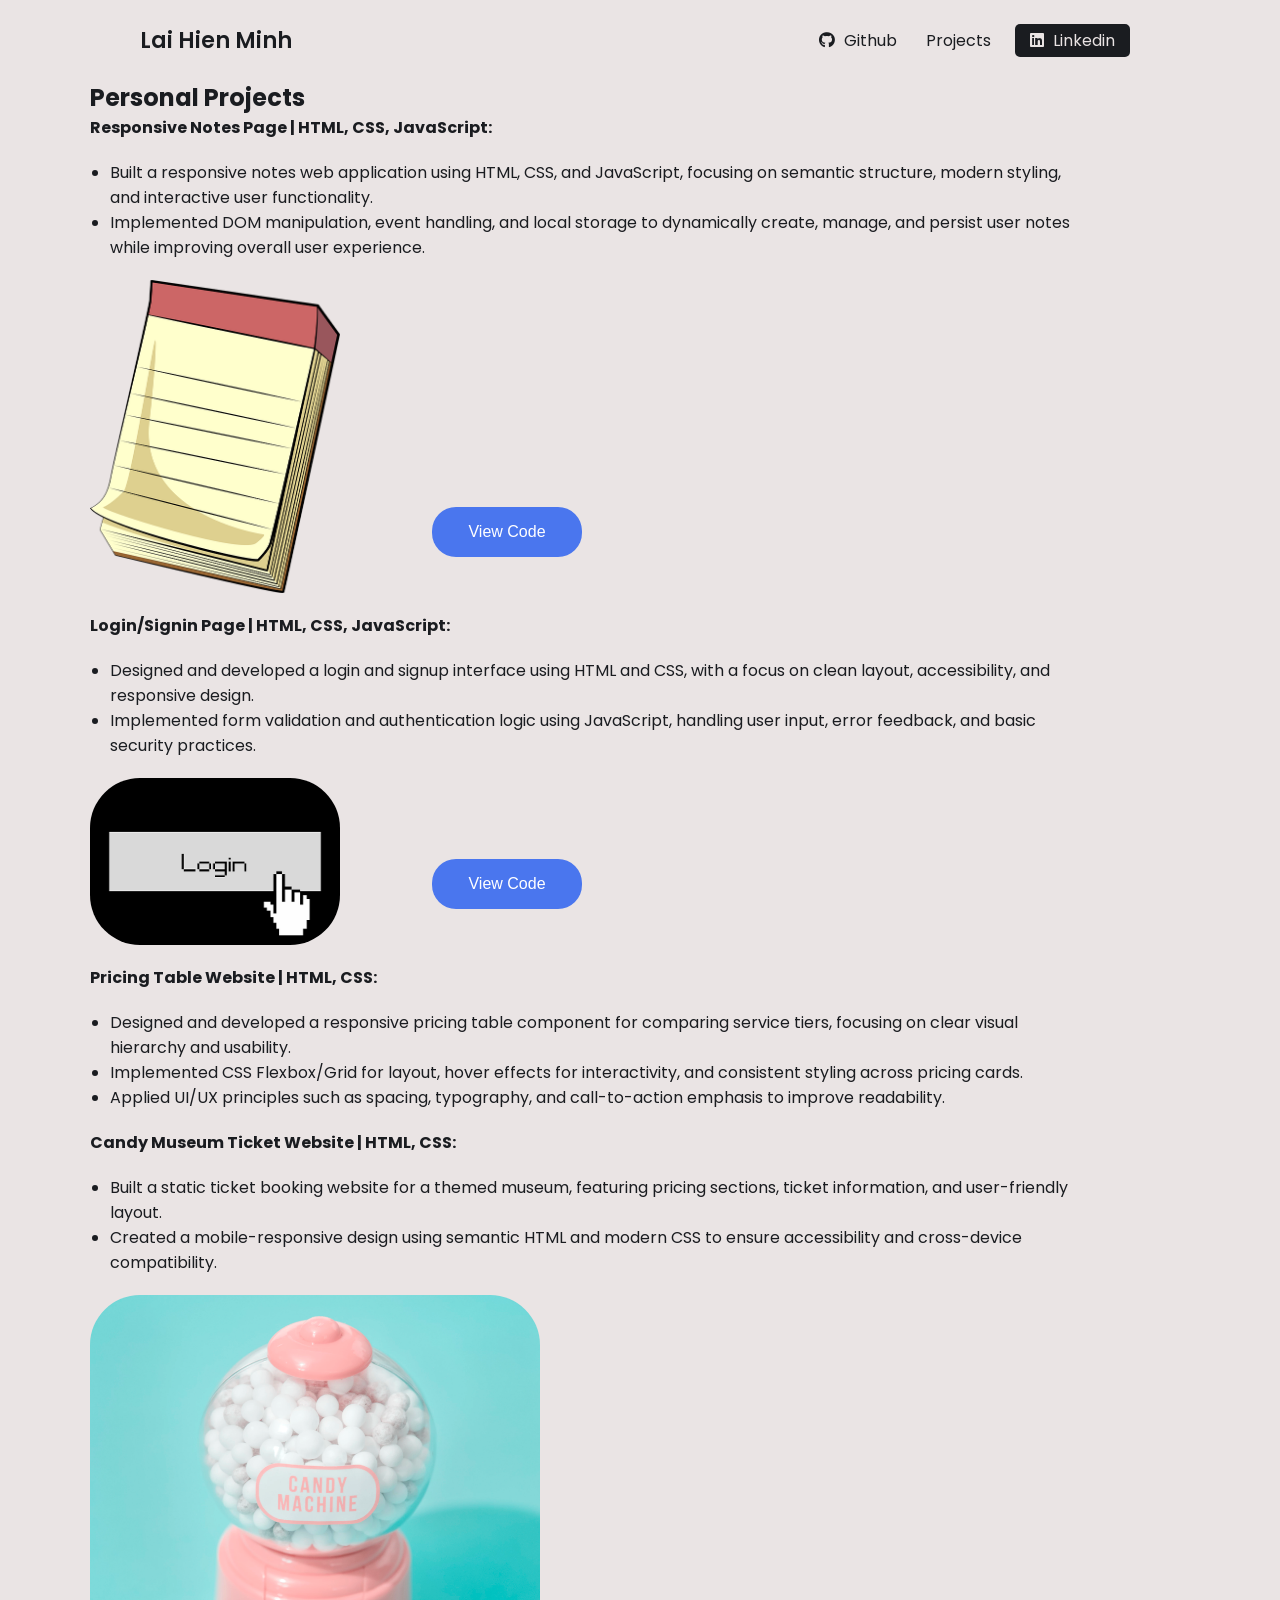
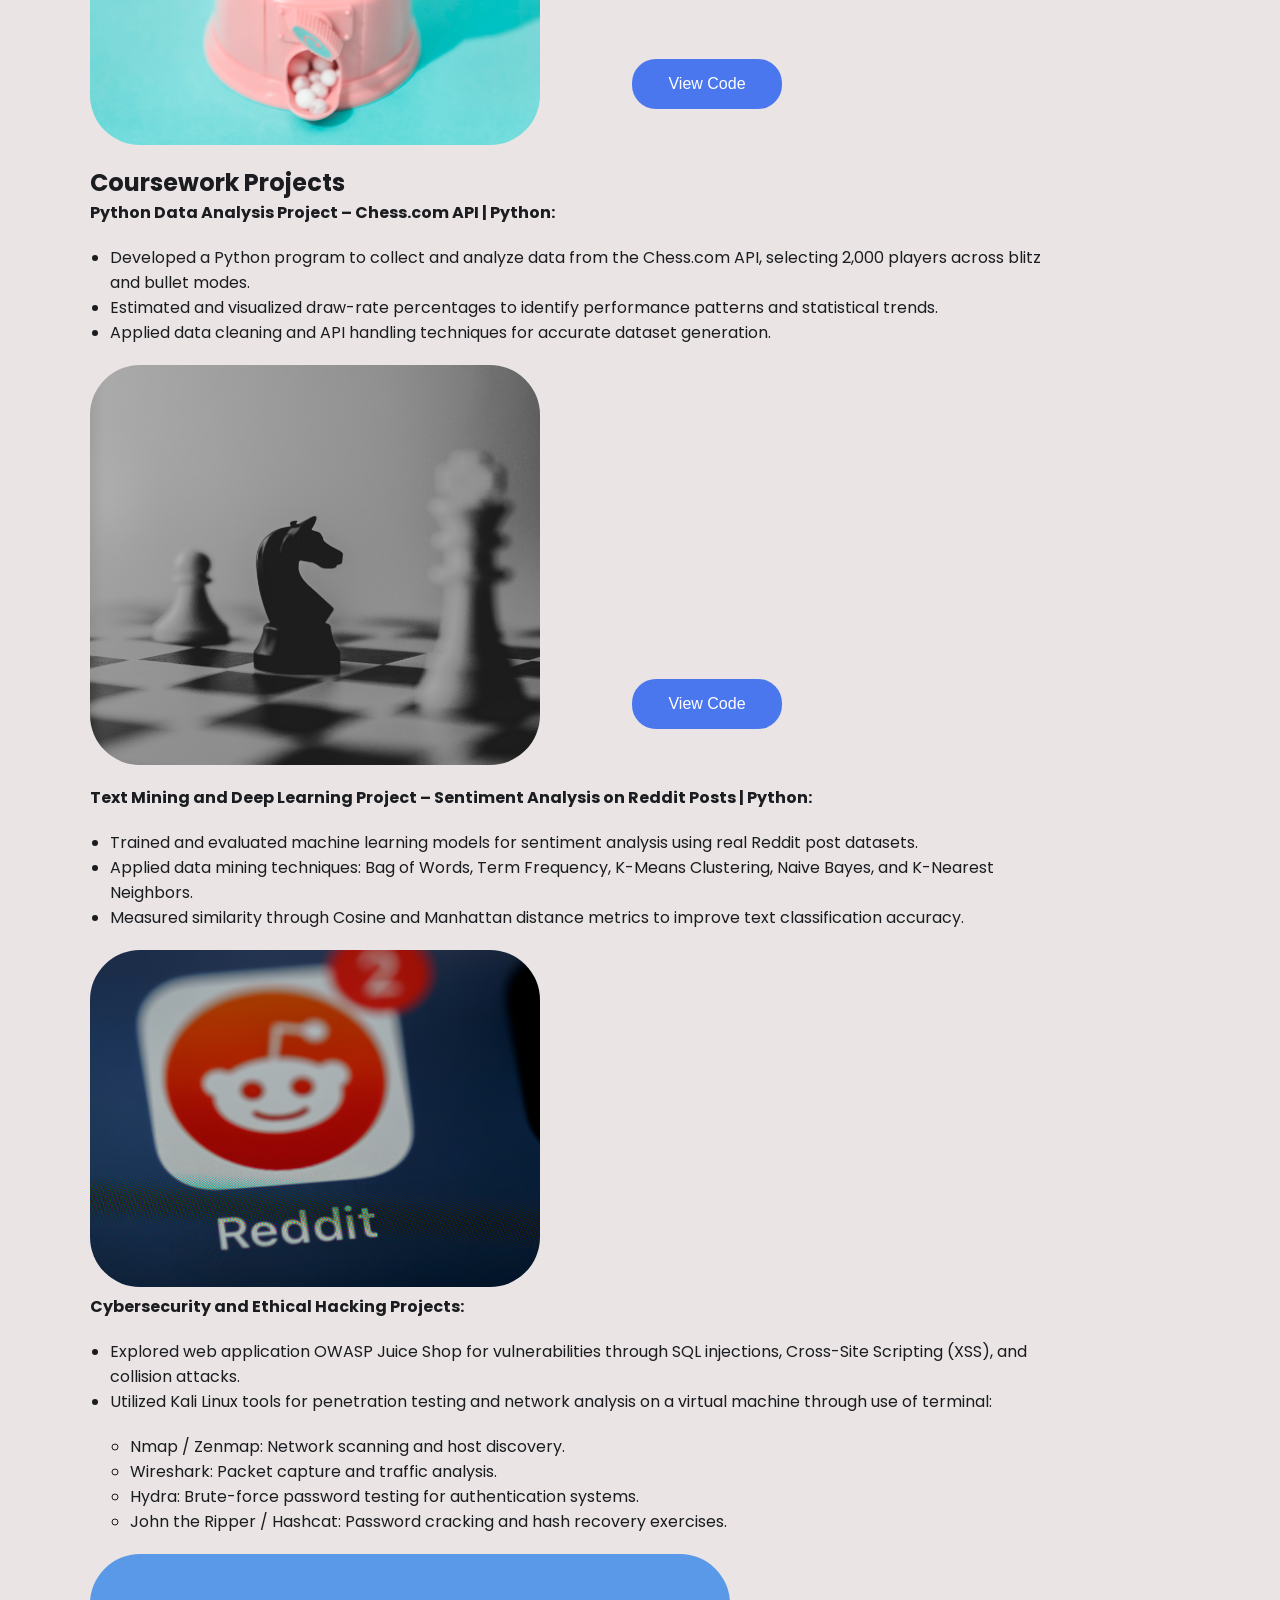
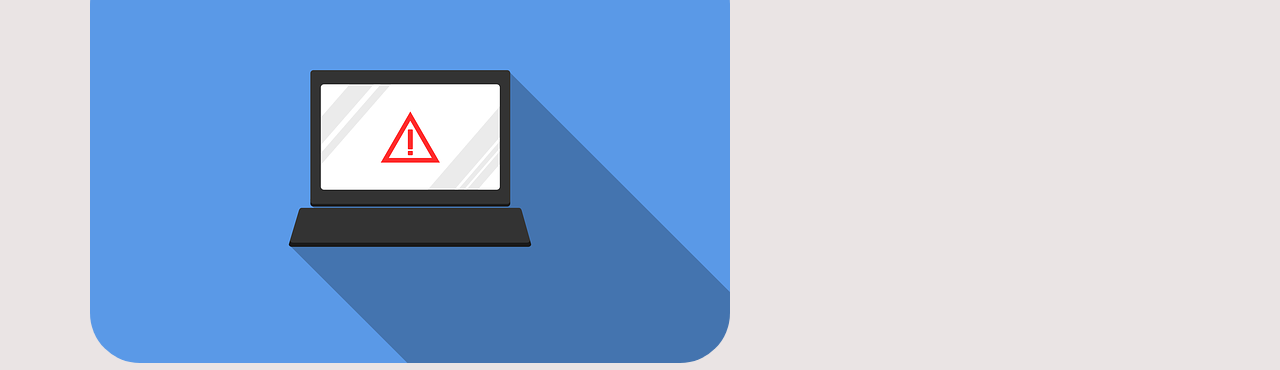
==== Projects.html @ 49dab88e "Added projects" ====
<!DOCTYPE html>
<html lang="en">
<head>
  <meta charset="UTF-8">
  <meta name="viewport" content="width=device-width, initial-scale=1.0">
  <link rel="preconnect" href="https://fonts.googleapis.com">
  <link rel="preconnect" href="https://fonts.gstatic.com" crossorigin>
  <link href="https://fonts.googleapis.com/css2?family=Poppins:wght@400;600&display=swap" rel="stylesheet">
  <link rel="stylesheet" href="https://cdnjs.cloudflare.com/ajax/libs/font-awesome/6.4.0/css/all.min.css" integrity="sha512-iecdLmaskl7CVkqkXNQ/ZH/XLlvWZOJyj7Yy7tcenmpD1ypASozpmT/E0iPtmFIB46ZmdtAc9eNBvH0H/ZpiBw==" crossorigin="anonymous" referrerpolicy="no-referrer" />
  <link rel="stylesheet" href="styles.css">
  <title>Portfolio</title>
</head>
<body>
  <nav>
    <div class="left">
      <a href="index.html">Lai Hien Minh</a>
    </div>

    <div class="right">
      <a href="https://github.com/LMinhhmm" target="_blank">
        <i class="fa-brands fa-github"></i>
        <span>Github</span>
      </a>    
      <a href="Projects.html" target="_blank">
        <i class=""></i>
        <span>Projects</span>
      </a>
      <a href="https://www.linkedin.com/in/lai-hien-minh-b12441386/" target="_blank">
        <i class="fa-brands fa-linkedin"></i>
        <span>Linkedin</span>
      </a>            
    </div>
  </nav>    
    <section style="max-width: 1000px; min-width: 900px;">
      <div class="container">
        <div class="services-grid">
          <div class="service-card">
            <div class="service-icon">
            </div>
          </div>
          <div class="service-card">
            <div class="service-icon">
            </div>
            <h2>Personal Projects </h2>
            <p>
            <h4>Responsive Notes Page | HTML, CSS, JavaScript:</h4>              
            <ul>
            <li>Built a responsive notes web application using HTML, CSS, and JavaScript, focusing 
                on semantic structure, modern styling, and interactive user functionality.</li>
            <li>Implemented DOM manipulation, event handling, and local storage to 
                dynamically create, manage, and persist user notes while improving overall user experience.</li>
        </ul>
</p>
          <img style=" border-radius: 50px; width: 250px;" src="images/notes.png" alt=''>
        <a style="color:white" href="https://github.com/LMinhhmm/Notesapp"><button>View Code</button></a>
                    <h4>Login/Signin Page | HTML, CSS, JavaScript:</h4>              
            <ul>
            <li>Designed and developed a login and signup interface using HTML and CSS, with a focus on 
                clean layout, accessibility, and responsive design.</li>
            <li>Implemented form validation and authentication logic using JavaScript, handling user 
                input, error feedback, and basic security practices.</li>
        </ul>
</p>
          <img style=" border-radius: 50px; width: 250px;" src="images/login.png" alt=''>
        <a style="color:white" href="https://github.com/LMinhhmm/Login-signin-page"><button>View Code</button></a>
              <h4>Pricing Table Website | HTML, CSS:
              </h4>              
            <ul>
            <li>Designed and developed a responsive pricing table component for comparing service
tiers, focusing on clear visual hierarchy and usability.</li>
            <li>Implemented CSS Flexbox/Grid for layout, hover effects for interactivity, and consistent
styling across pricing cards.</li>
            <li>Applied UI/UX principles such as spacing, typography, and call-to-action emphasis to
improve readability.</li>
        </ul>

        <h4>Candy Museum Ticket Website | HTML, CSS:</h4>              
            <ul>
            <li>Built a static ticket booking website for a themed museum, featuring pricing sections,
ticket information, and user-friendly layout.</li>
            <li>Created a mobile-responsive design using semantic HTML and modern CSS to ensure
accessibility and cross-device compatibility.</li>
        </ul>
</p>
          <img style=" border-radius: 50px; width: 450px;" src="images/gumball.png" alt=''>
        <a style="color:white" href="https://github.com/LMinhhmm/Htmltests"><button>View Code</button></a>
         </div>          
          <div class="service-card">
            <div class="service-icon">
            </div>
            <h2>Coursework Projects </h2>
            <p>
              <h4>Python Data Analysis Project – Chess.com API | Python:
              </h4>              
            <ul>
            <li>Developed a Python program to collect and analyze data from the Chess.com API,
selecting 2,000 players across blitz and bullet modes.</li>
            <li>Estimated and visualized draw-rate percentages to identify performance patterns and
statistical trends. </li>
            <li>Applied data cleaning and API handling techniques for accurate dataset generation. </li>
        </ul>
</p>
         </div>

          <img style="border-radius: 50px; width: 450px; height: 400px" src="images/chess.jpg" alt=''>
        <a style="color:white" href="https://github.com/LMinhhmm/Chess.comAPI-Presentation"><button>View Code</button></a>
          </div>
            <h4>Text Mining and Deep Learning Project – Sentiment Analysis on Reddit Posts | Python:</h4>
        <ul>
            <li>Trained and evaluated machine learning models for sentiment analysis using real Reddit
post datasets.</li>
            <li>Applied data mining techniques: Bag of Words, Term Frequency, K-Means Clustering,
Naive Bayes, and K-Nearest Neighbors. </li>
            <li>Measured similarity through Cosine and Manhattan distance metrics to improve text
classification accuracy.</li>
        </ul>                  
        <div>
          <img style=" border-radius: 50px; width: 450px;" src="images/reddit.jpg" alt=''>
        </div>
          <div>
            <h4>Cybersecurity and Ethical Hacking Projects:</h4>
          <ul>
            <li>Explored web application OWASP Juice Shop for vulnerabilities through SQL
injections, Cross-Site Scripting (XSS), and collision attacks.</li>
            <li>Utilized Kali Linux tools for penetration testing and network analysis on a virtual machine
through use of terminal:</li>
                <ul> 
                <li>Nmap / Zenmap: Network scanning and host discovery.</li>
                <li>Wireshark: Packet capture and traffic analysis.</li>
                <li>Hydra: Brute-force password testing for authentication systems.</li>
                <li>John the Ripper / Hashcat: Password cracking and hash recovery exercises.</li>
            </ul>
        </ul>
</p>        <div class="cell">
          <img style="border-radius: 50px;" src="images/cybersec.png" alt=''>
          <span></span>
        </div>
          </div>
        </div>
      </div>
    </section>
</body>
</html>
---- styles.css ----
:root {
  --text-color: #1a1c20;
  --link-color: #4a76ee;
  --background-color: #eae4e4;
}
* {
  margin: 0;
  padding: 0;
  box-sizing: border-box;
}
html {
  scroll-behavior: smooth;
}
body {
  font-family: 'Poppins', sans-serif;
  color: var(--text-color);
  background-color: var(--background-color);
  max-width: 1100px;
  margin: 0 auto;
  overflow-x: hidden;

}

a {
  color: var(--link-color);
  text-decoration: none;
}

nav {
  display: flex;
  justify-content: space-between;
  align-items: center;

  padding: 0 50px;
  height: 80px;
}

nav .left a {
  color: var(--text-color);
  font-size: 22px;
  font-weight: 600;
}

nav .right a {
  color: var(--text-color);
  margin: 0 10px;
}

nav .right a:last-child {
  color: var(--background-color);
  background-color: var(--text-color);
  padding: 5px 15px;
  border-radius: 5px;
}

nav .right a span {
  margin-left: 5px;
}

.hero-section {
  display: flex;
  justify-content: space-between;
  align-items: center;
  padding: 0 50px;
  margin: 50px 0;
  margin-bottom: 100px;
  gap: 40px;
}

.hero-section .text {
  flex: 5;
}

.hero-section .text h2 {
  font-size: 45px;
}

.hero-section .text .links {
  margin-top: 25px;
}

.hero-section .text .links a {
  display: inline-block;
  padding: 5px 10px;
  border: 2px solid var(--link-color);
  border-radius: 5px;
  margin-right: 10px;
  margin-bottom: 10px;
  transition: .1s;
}

.hero-section .text .links a:hover {
  color: var(--text-color);
  border: 2px solid var(--text-color);
}

.hero-section .headshot {
  flex: 2;
  display: flex;
  justify-content: right;
}

.hero-section .headshot img {
  width: 350px;
  border-radius: 50%;
}

.skills-section {
  padding: 0 50px;
  margin-bottom: 100px;
}

.skills-section h2 {
  text-align: center;
  font-size: 35px;
}

.skills-section .text {
  text-align: center;
  margin-bottom: 20px;
}

.skills-section .cells {
  display: flex;
  justify-content: center;
  flex-wrap: wrap;
}

.skills-section .cells .cell {
  display: flex;
  justify-content: center;
  align-items: center;
  gap: 10px;

  width: 200px;
  padding: 10px 20px;
  margin: 10px;
  border: 1.5px solid #d3d3d3;
  border-radius: 5px;
}
.skills-section .cells .cell img {
  width: 30px;
  height: 30px;
  object-fit: contain;
  border-radius: 2px;
}

.skills-section .cells .cell span {
  font-size: 18px;
}
.contact-section {
  padding: 0 50px;
  margin-bottom: 100px;
}

.contact-section h2 {
  font-size: 35px;
}
.contact-section .group {
  display: flex;
  gap: 50px;
}

.contact-section .group .text {
  flex: 3;
  margin-top: 20px;
}

.contact-section .group form {
  flex: 3;
  display: flex;
  flex-direction: column;
}
.contact-section .group form input,
.contact-section .group form textarea {
  font-family: 'Poppins', sans-serif;
  border: 2px solid var(--link-color);
  background-color: transparent;
  padding: 10px;
  margin-bottom: 15px;
  outline: none;
  resize: none;
}

.contact-section .group form button {
  font-size: 16px;
  font-family: 'Poppins', sans-serif;
  color: #fff;
  background-color: var(--link-color);
  border: none;
  height: 50px;
  cursor: pointer;
  transition: .1s;
}

.contact-section .group form button:hover {
  filter: brightness(.7);
}

@media (max-width: 850px) {
  .hero-section .text h2 {
    font-size: 35px;
  }
}
@media (max-width: 740px) {
  .hero-section {
    flex-direction: column-reverse;
  }

  .hero-section .headshot img {
    width: 300px;
  }


  .contact-section .group {
    flex-direction: column;
  }
}

@media (max-width: 600px) {
  nav {
    padding: 0 20px;
  }

  nav .right a {
    font-size: 22px;
  }

  nav .right a:last-child {
    color: var(--text-color);
    background-color: transparent;
    padding: 0;
  }

  nav .right a span {
    display: none;
  }

  .hero-section {
    padding: 0 20px;
  }

  .hero-section .text h2 {
    font-size: 30px;
  }

  .skills-section {
    padding: 0 20px;
  }

  .skills-section .cells .cell span {
    font-size: 16px;
  }
  .contact-section {
    padding: 0 20px;
  }
}
ul {
  margin: 20px 20px 20px 20px;
}

button {
  font-size: 1rem;
  height: 50px;
  width: 150px;
  position: relative;
  bottom: 3.5rem;
  left: 5.5rem;
  background: var(--link-color);
  color: rgb(255, 255, 255);
  border: none;
  padding-bottom: 30%;
  padding: 0.75rem 1.5rem;
  border-radius: 1.5rem;
  cursor: pointer;
  font-weight: 300;
  transition: all 0.2s ease;
}

button:hover {
  background: #7a7fff;
}
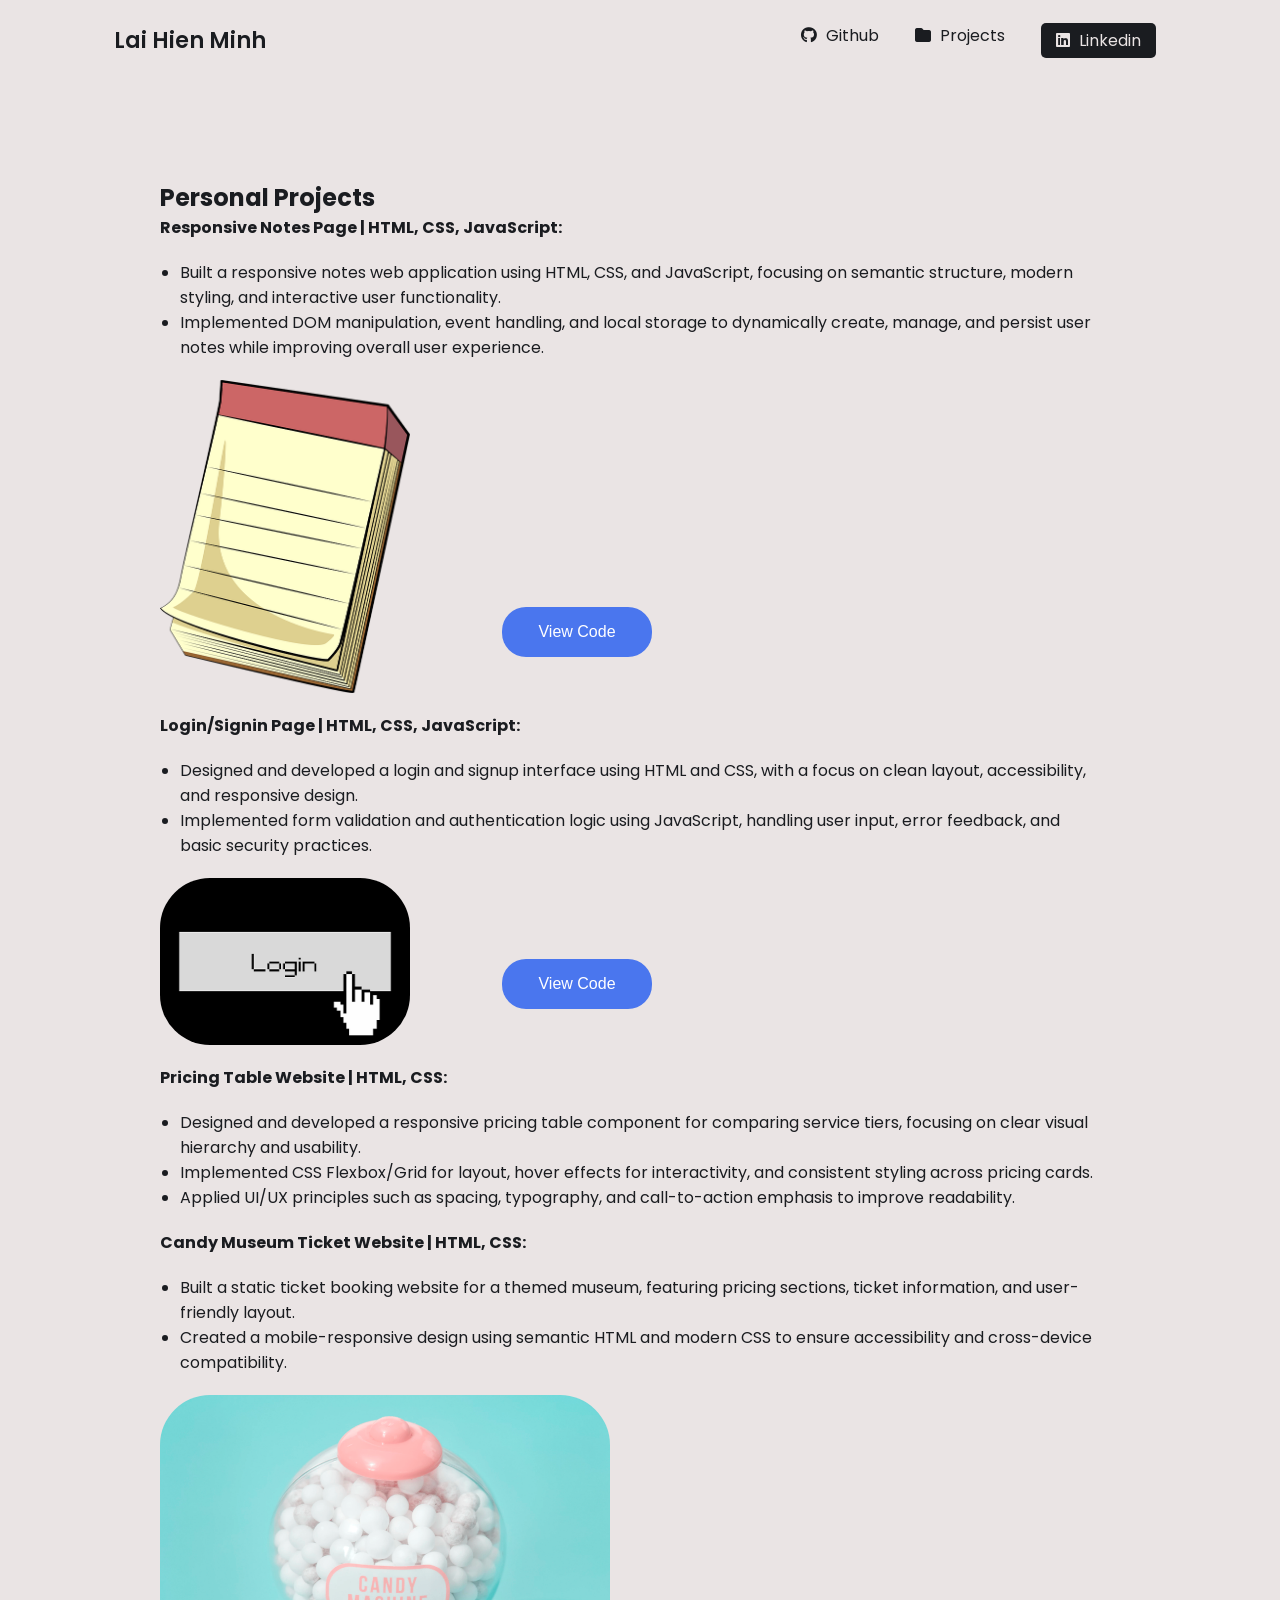
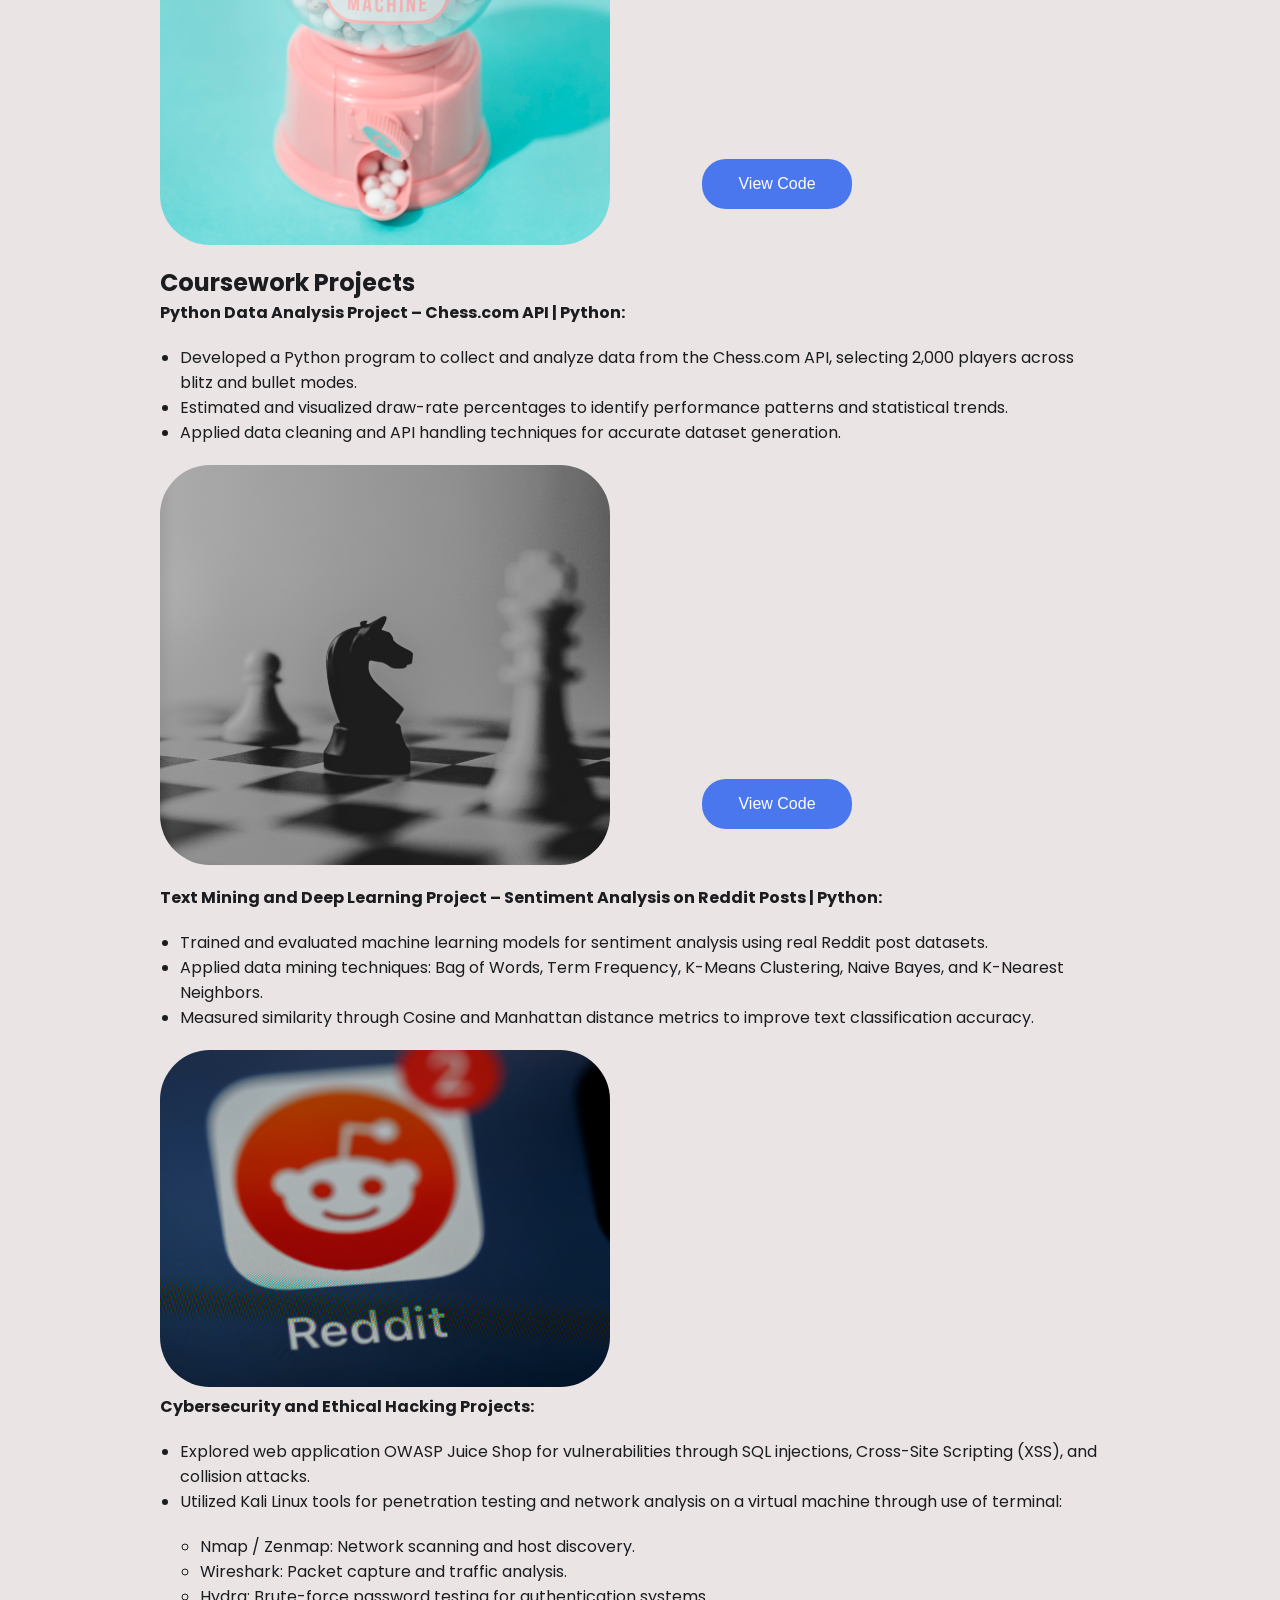
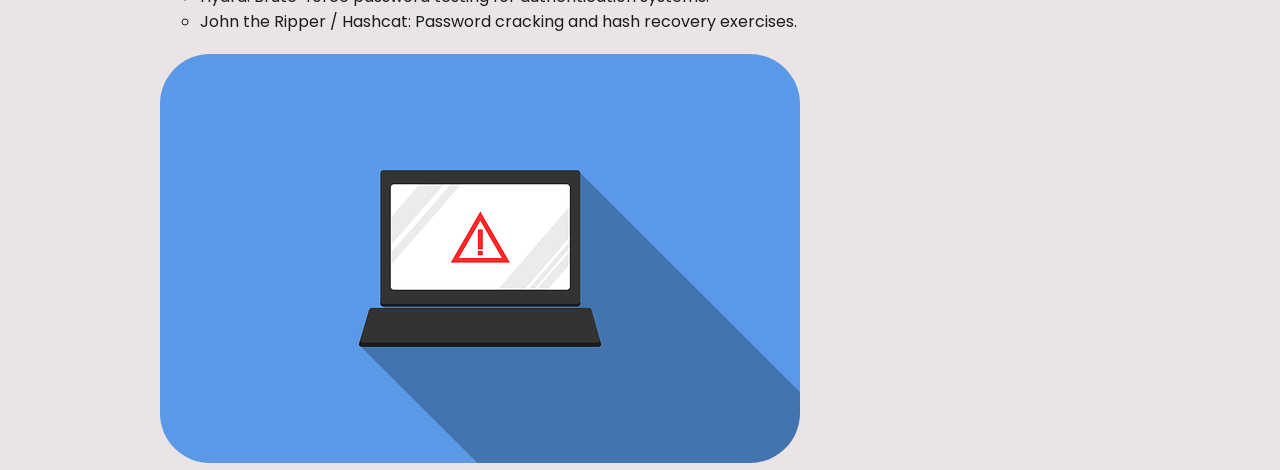
==== commit 2e22ded0: "responsive on mobile" ====
--- a/Projects.html
+++ b/Projects.html
@@ -21,17 +21,18 @@
         <i class="fa-brands fa-github"></i>
         <span>Github</span>
       </a>    
-      <a href="Projects.html" target="_blank">
-        <i class=""></i>
-        <span>Projects</span>
-      </a>
+      <a href="Projects.html">
+  <i class="fa-solid fa-folder"></i>
+  <span>Projects</span>
+</a>
+
       <a href="https://www.linkedin.com/in/lai-hien-minh-b12441386/" target="_blank">
         <i class="fa-brands fa-linkedin"></i>
         <span>Linkedin</span>
       </a>            
     </div>
   </nav>    
-    <section style="max-width: 1000px; min-width: 900px;">
+    <section>
       <div class="container">
         <div class="services-grid">
           <div class="service-card">
@@ -51,7 +52,7 @@
                 dynamically create, manage, and persist user notes while improving overall user experience.</li>
         </ul>
 </p>
-          <img style=" border-radius: 50px; width: 250px;" src="images/notes.png" alt=''>
+          <img style="border-radius: 50px; width: 250px;" src="images/notes.png" alt=''>
         <a style="color:white" href="https://github.com/LMinhhmm/Notesapp"><button>View Code</button></a>
                     <h4>Login/Signin Page | HTML, CSS, JavaScript:</h4>              
             <ul>
--- a/styles.css
+++ b/styles.css
@@ -33,6 +33,46 @@
 
   padding: 0 50px;
   height: 80px;
+}
+nav {
+  display: flex;
+  justify-content: space-between;
+  align-items: center;
+  flex-wrap: wrap;
+
+  padding: 16px 24px;
+
+}
+
+.right {
+  display: flex;
+  gap: 16px;
+}
+section {
+  display: block;
+  width: 100%;
+  margin-top: 100px;  
+}
+section * {
+  box-sizing: border-box;
+}
+
+.container {
+  max-width: 1000px;
+  width: 100%;
+  margin: 0 auto;
+  padding: 0 20px;
+  box-sizing: border-box;
+}
+
+
+@media (max-width: 600px) {
+  .right {
+    width: 100%;
+    flex-direction: column;
+    align-items: flex-start;
+    margin-top: 10px;
+  }
 }
 
 nav .left a {
@@ -216,6 +256,11 @@
     flex-direction: column;
   }
 }
+@media (max-width: 700px) {
+  .right a {
+    width: 100%;          
+    white-space: nowrap;
+  }}
 
 @media (max-width: 600px) {
   nav {
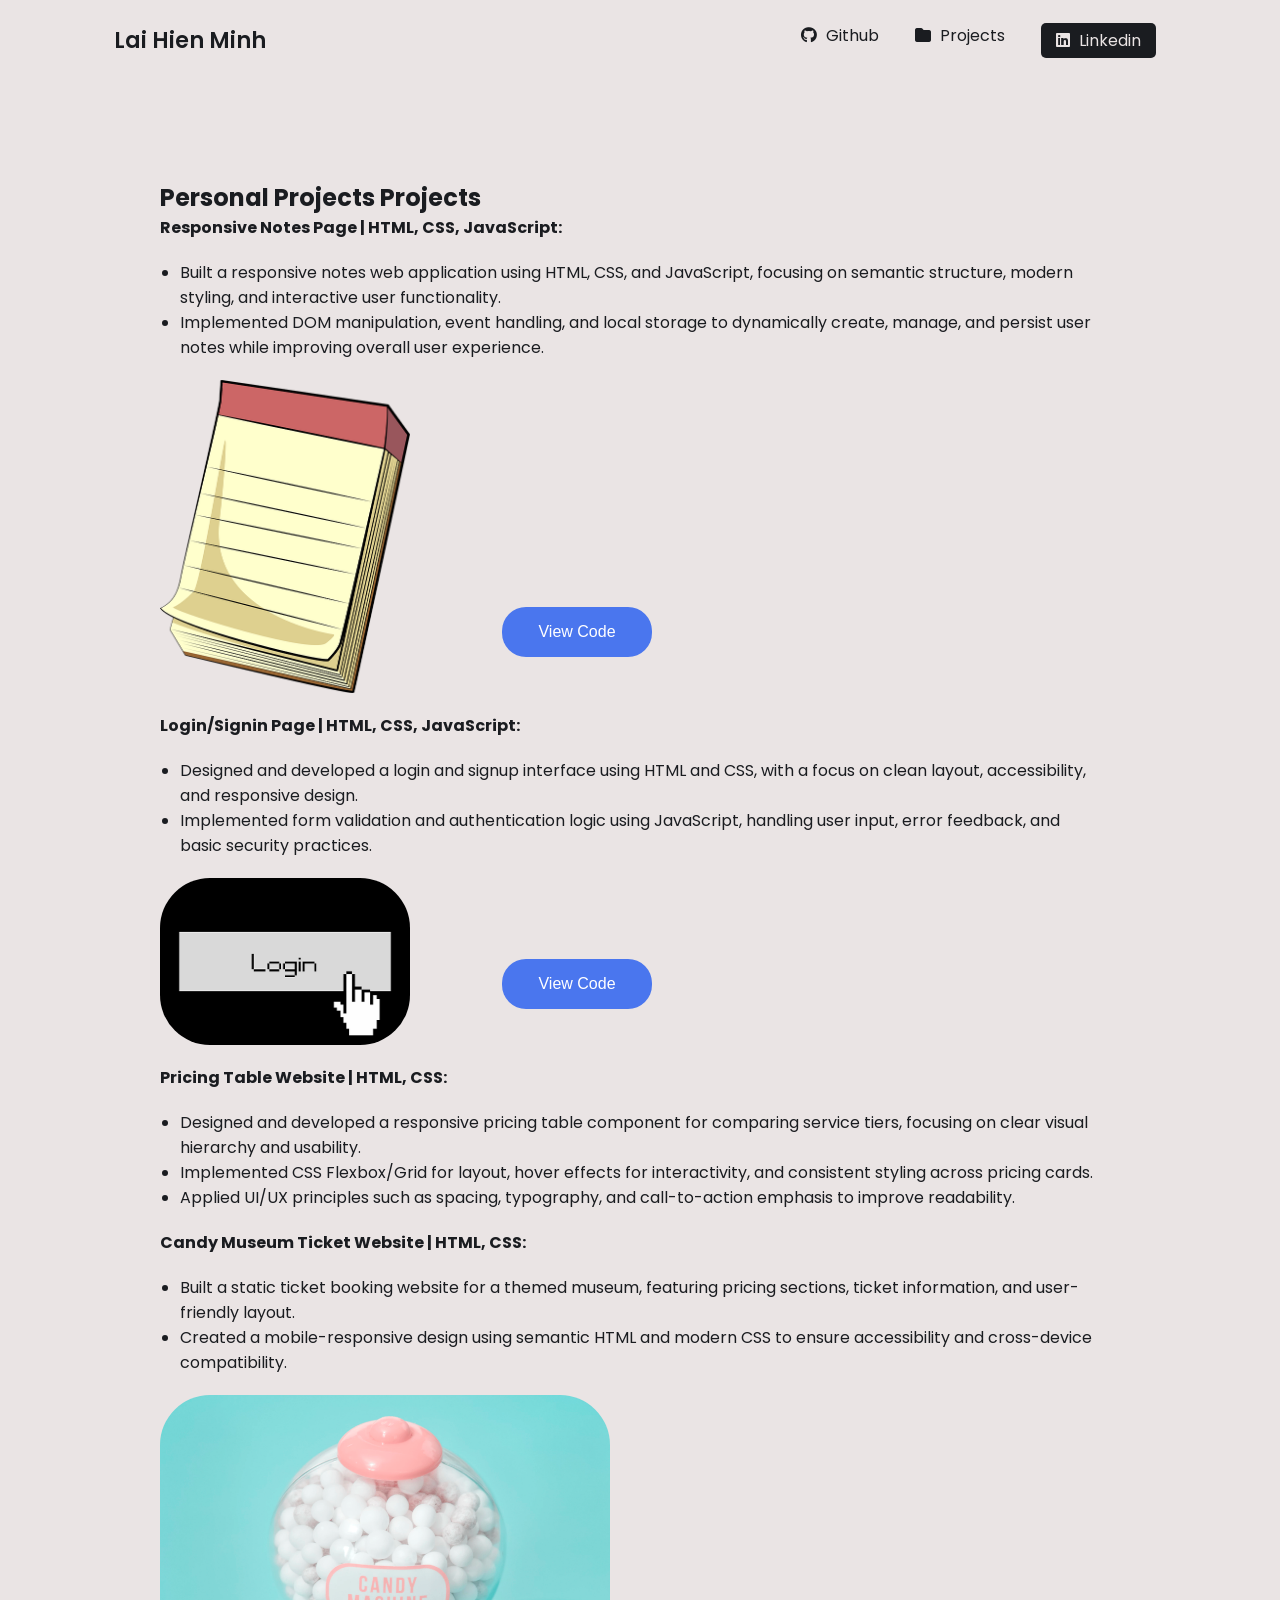
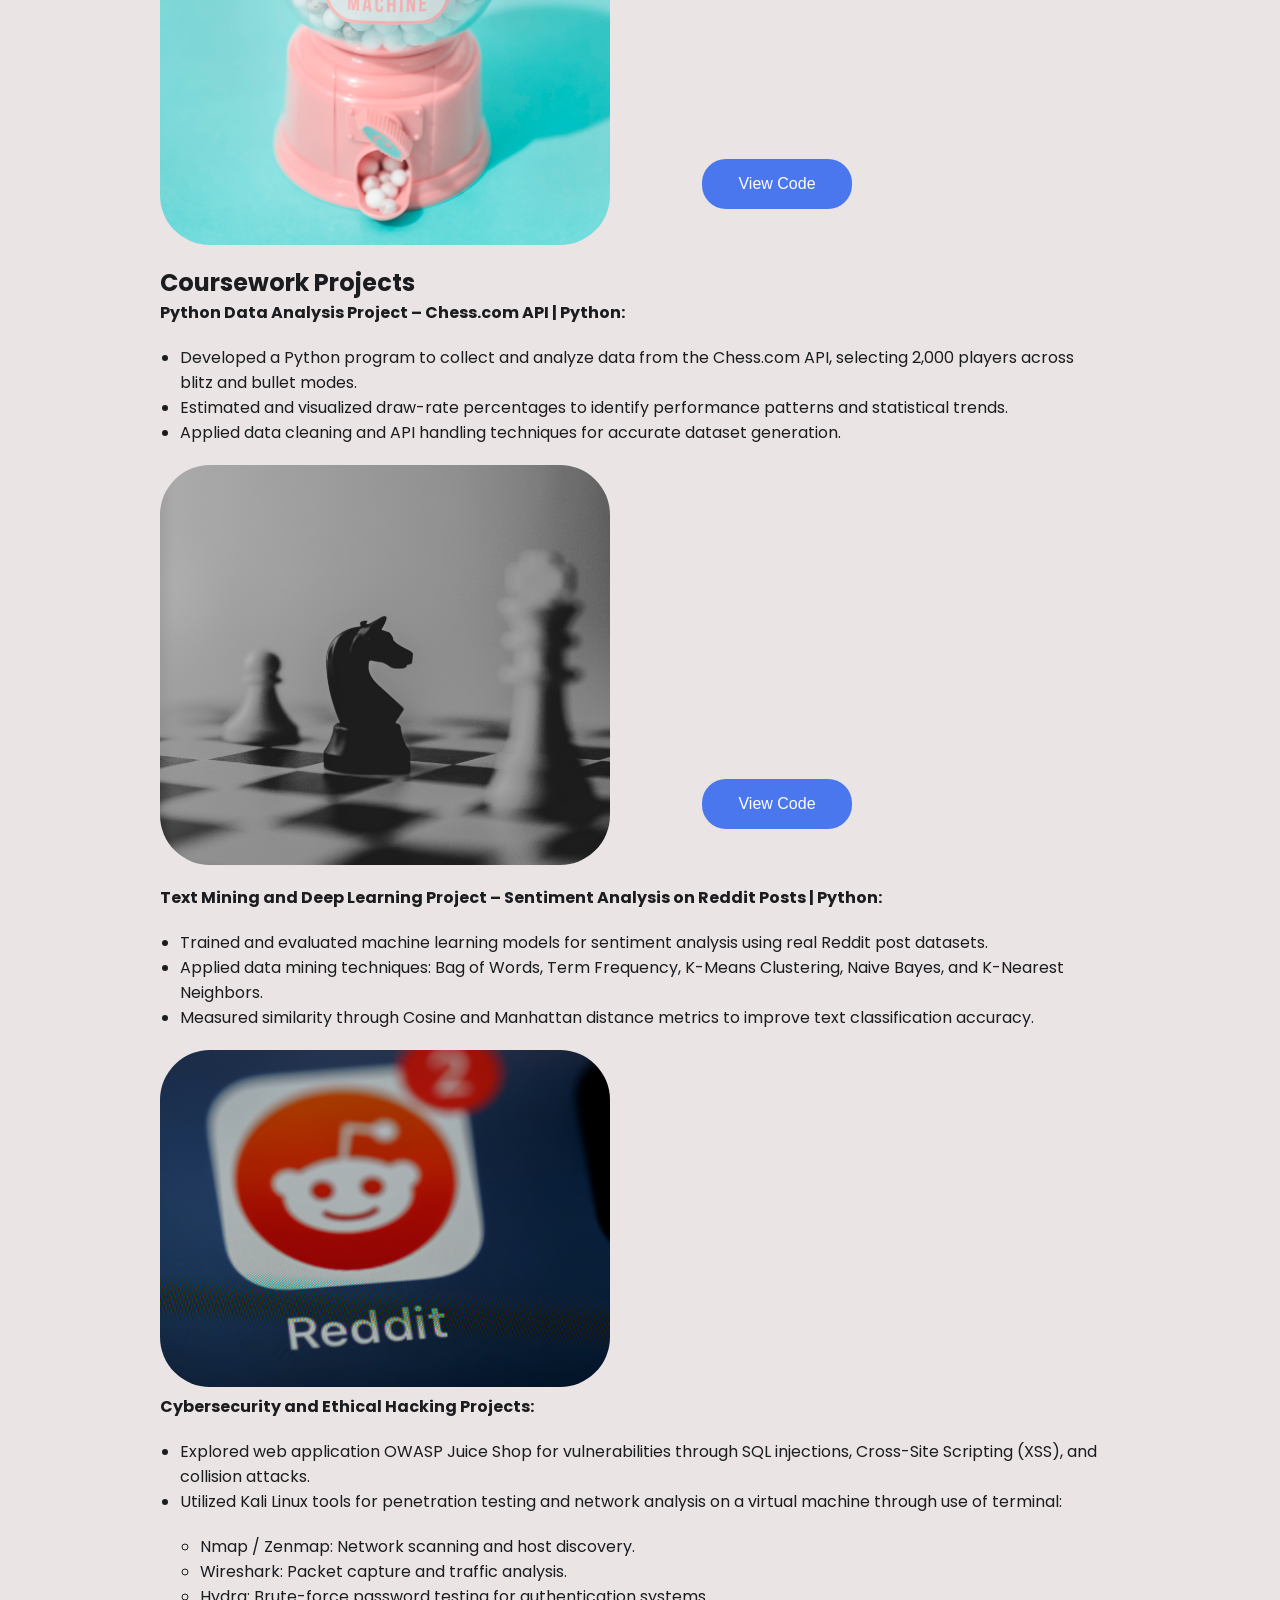
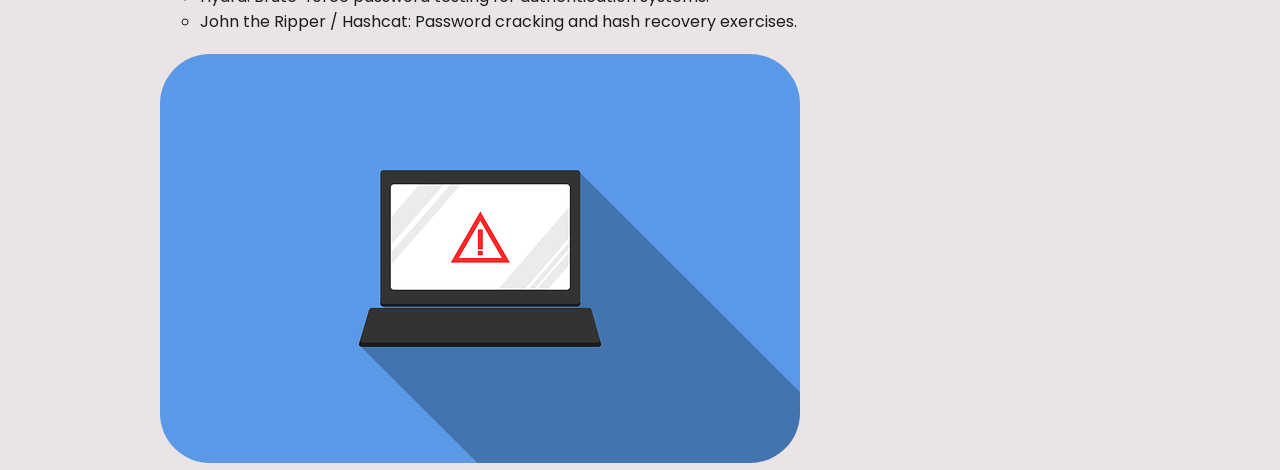
==== commit 904f2a4a: "add header with the word Projects" ====
--- a/Projects.html
+++ b/Projects.html
@@ -42,7 +42,7 @@
           <div class="service-card">
             <div class="service-icon">
             </div>
-            <h2>Personal Projects </h2>
+            <h2>Personal Projects Projects</h2>
             <p>
             <h4>Responsive Notes Page | HTML, CSS, JavaScript:</h4>              
             <ul>
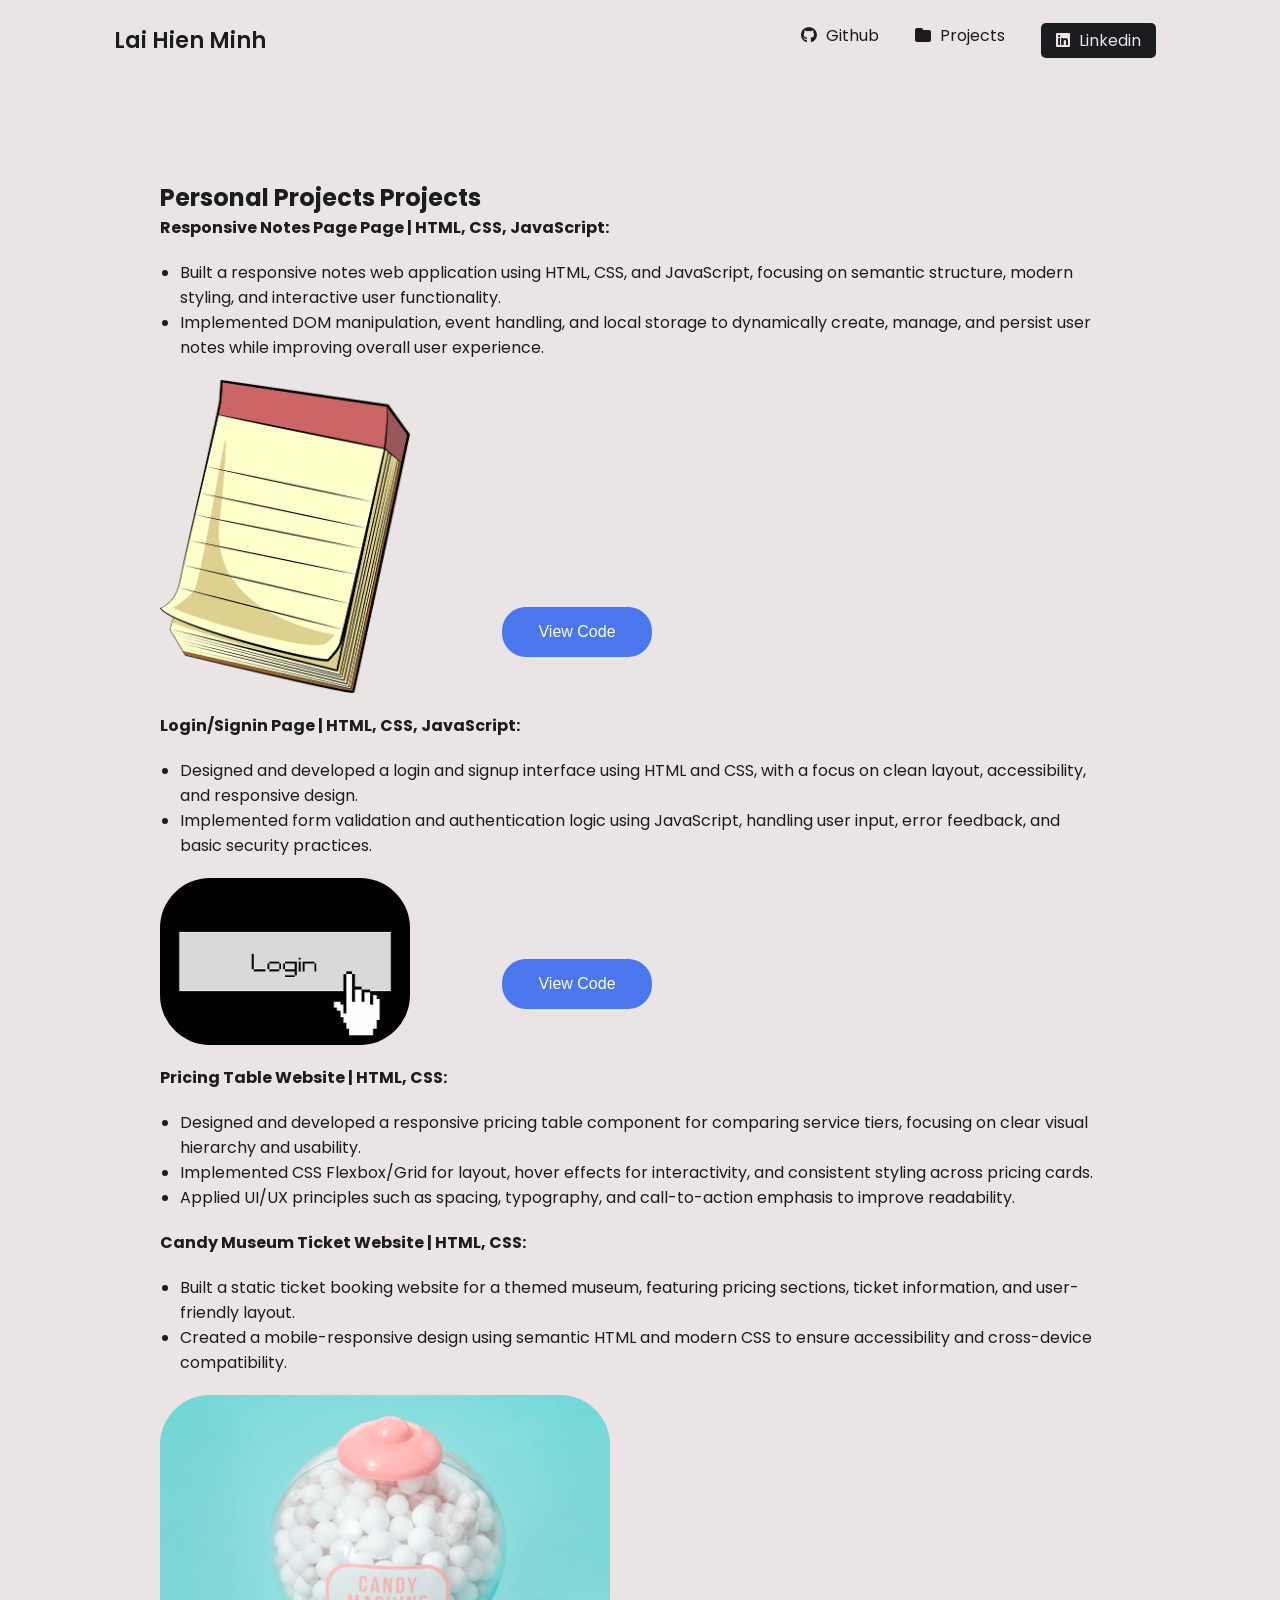
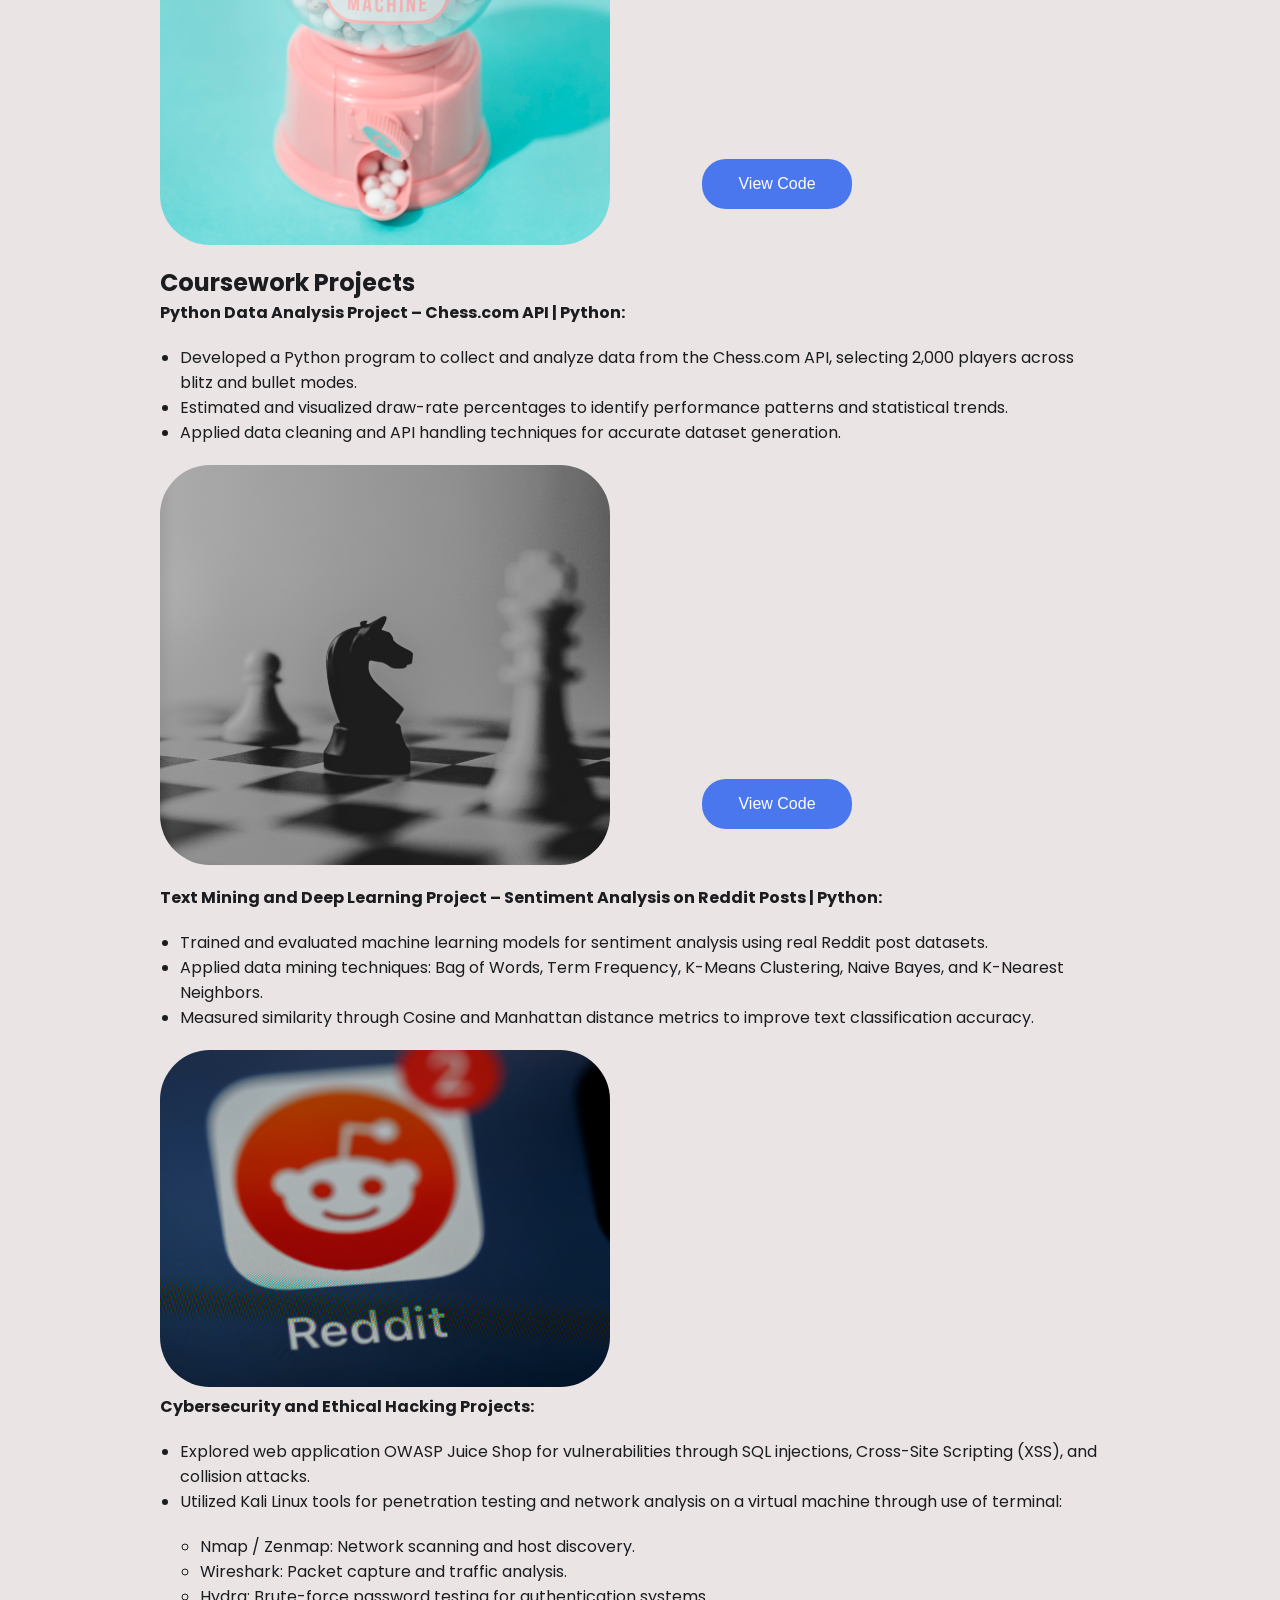
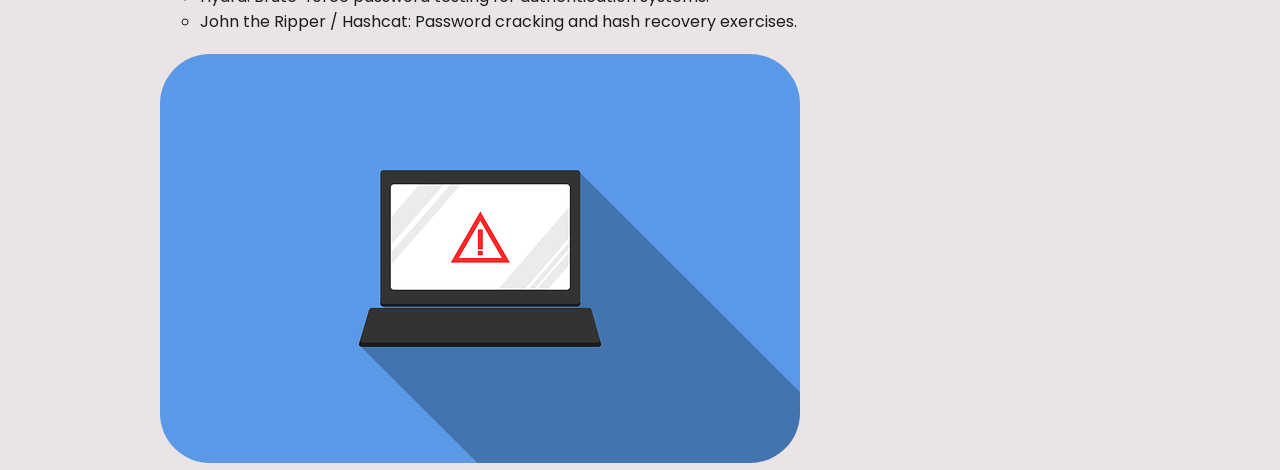
==== commit e1f54c5a: "add Page header in Responsive Notes" ====
--- a/Projects.html
+++ b/Projects.html
@@ -44,7 +44,7 @@
             </div>
             <h2>Personal Projects Projects</h2>
             <p>
-            <h4>Responsive Notes Page | HTML, CSS, JavaScript:</h4>              
+            <h4>Responsive Notes Page Page | HTML, CSS, JavaScript:</h4>              
             <ul>
             <li>Built a responsive notes web application using HTML, CSS, and JavaScript, focusing 
                 on semantic structure, modern styling, and interactive user functionality.</li>
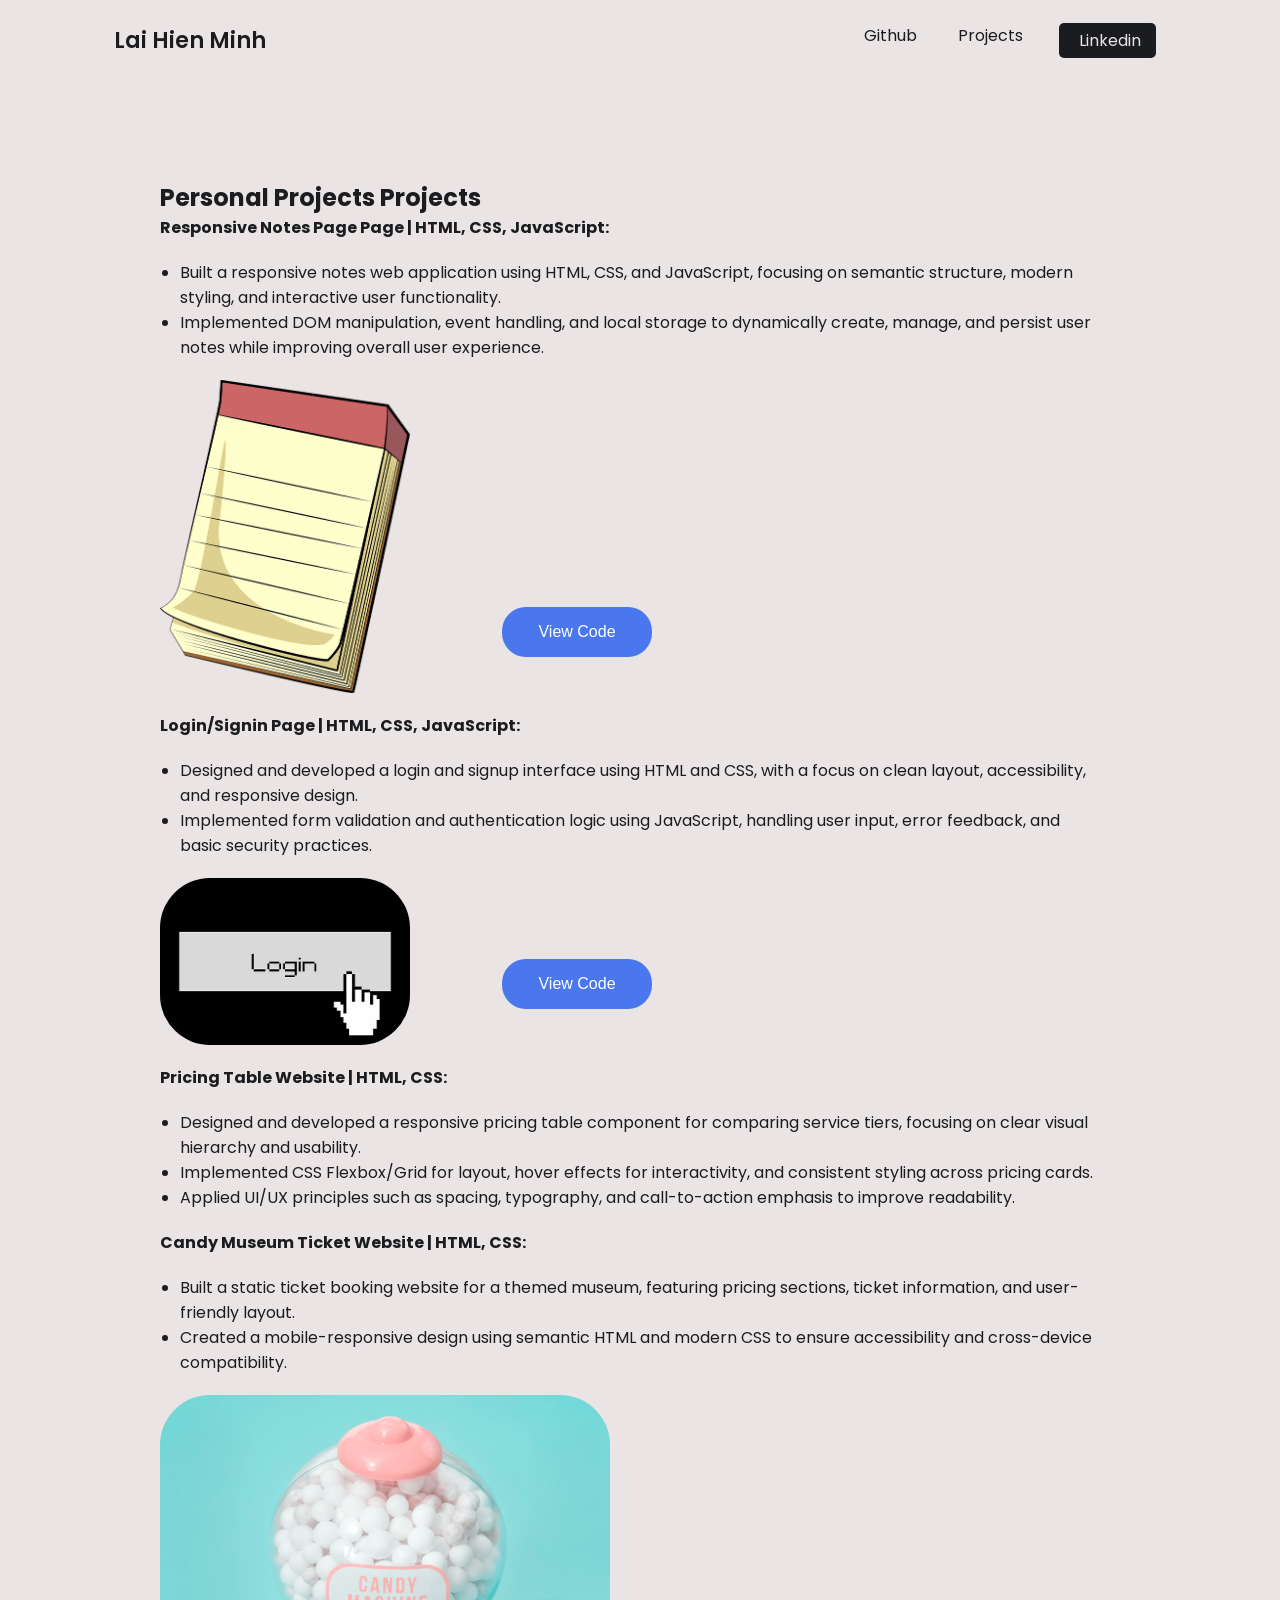
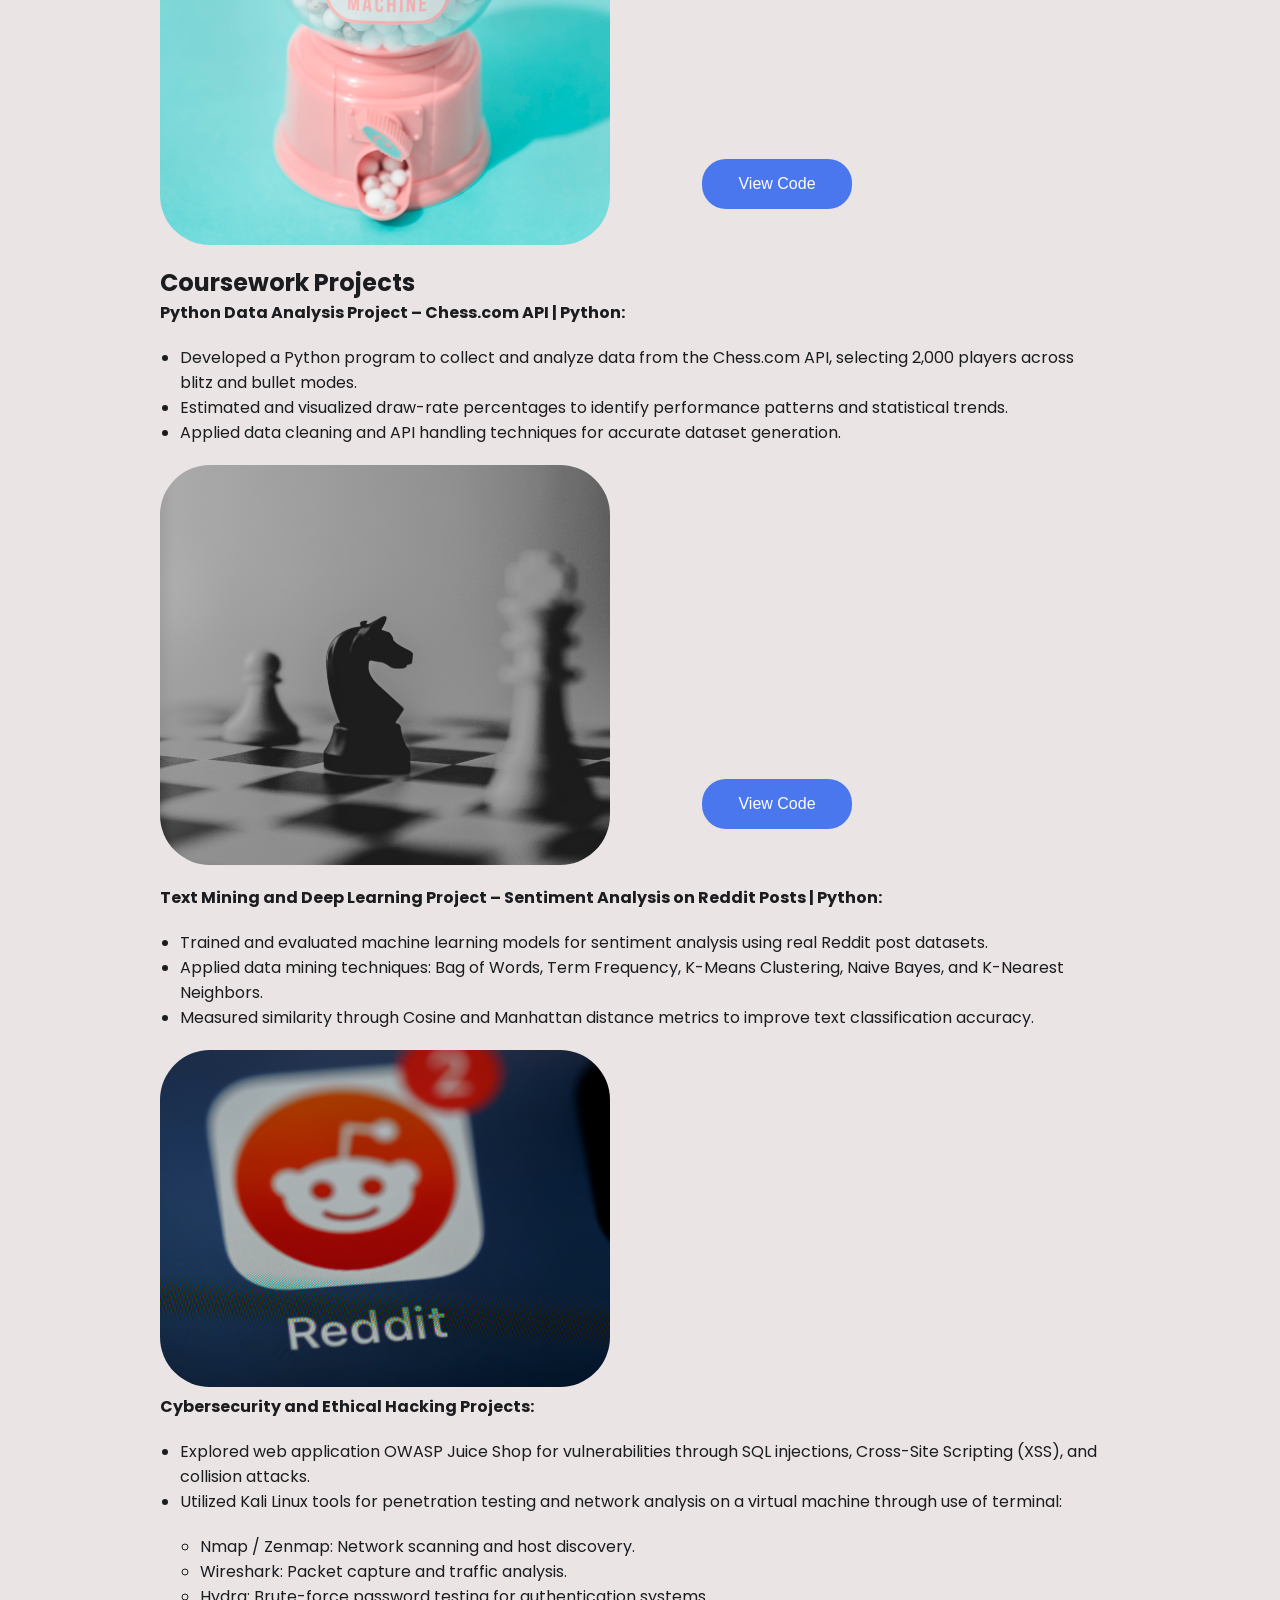
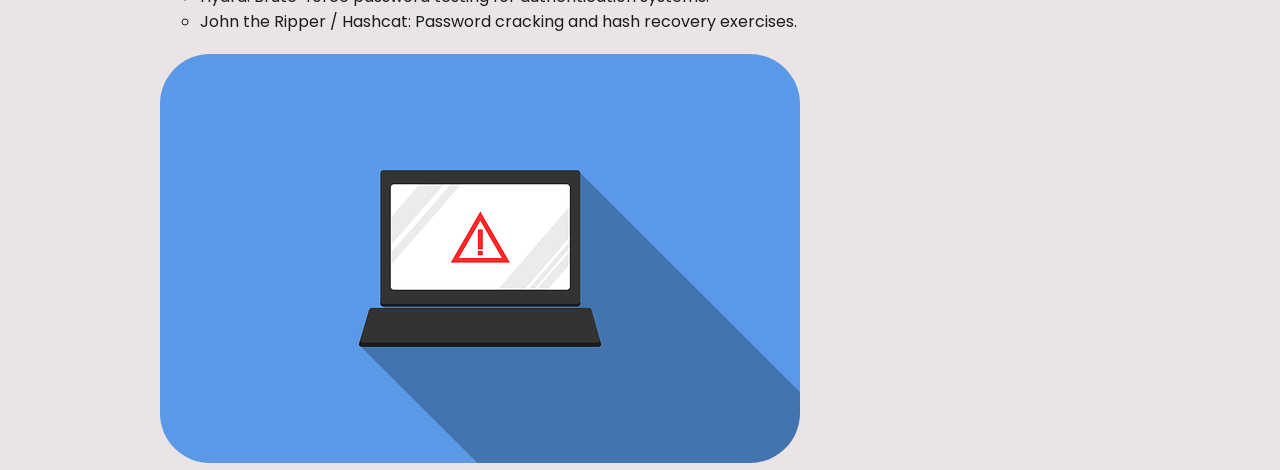
==== commit 23618826: "responsive design" ====
--- a/Projects.html
+++ b/Projects.html
@@ -16,19 +16,20 @@
       <a href="index.html">Lai Hien Minh</a>
     </div>
 
-    <div class="right">
+    <div style="display:flex;
+  justify-content: center;" class="right">
       <a href="https://github.com/LMinhhmm" target="_blank">
-        <i class="fa-brands fa-github"></i>
-        <span>Github</span>
+        <span style="display: flex;
+  justify-content: center;">Github</span>
       </a>    
-      <a href="Projects.html">
-  <i class="fa-solid fa-folder"></i>
-  <span>Projects</span>
+<a href="Projects.html">
+  <span style="display: flex;
+  justify-content: center;">Projects</span>
 </a>
 
       <a href="https://www.linkedin.com/in/lai-hien-minh-b12441386/" target="_blank">
-        <i class="fa-brands fa-linkedin"></i>
-        <span>Linkedin</span>
+        <span style="display: flex;
+  justify-content: center;">Linkedin</span>
       </a>            
     </div>
   </nav>    
--- a/styles.css
+++ b/styles.css
@@ -46,6 +46,7 @@
 
 .right {
   display: flex;
+  justify-content: center;
   gap: 16px;
 }
 section {
@@ -96,7 +97,9 @@
 nav .right a span {
   margin-left: 5px;
 }
-
+nav .right a:hover {
+    color: var(--link-color);
+}
 .hero-section {
   display: flex;
   justify-content: space-between;
@@ -143,6 +146,7 @@
 .hero-section .headshot img {
   width: 350px;
   border-radius: 50%;
+  margin-top: 100px;
 }
 
 .skills-section {
@@ -269,12 +273,6 @@
 
   nav .right a {
     font-size: 22px;
-  }
-
-  nav .right a:last-child {
-    color: var(--text-color);
-    background-color: transparent;
-    padding: 0;
   }
 
   nav .right a span {
